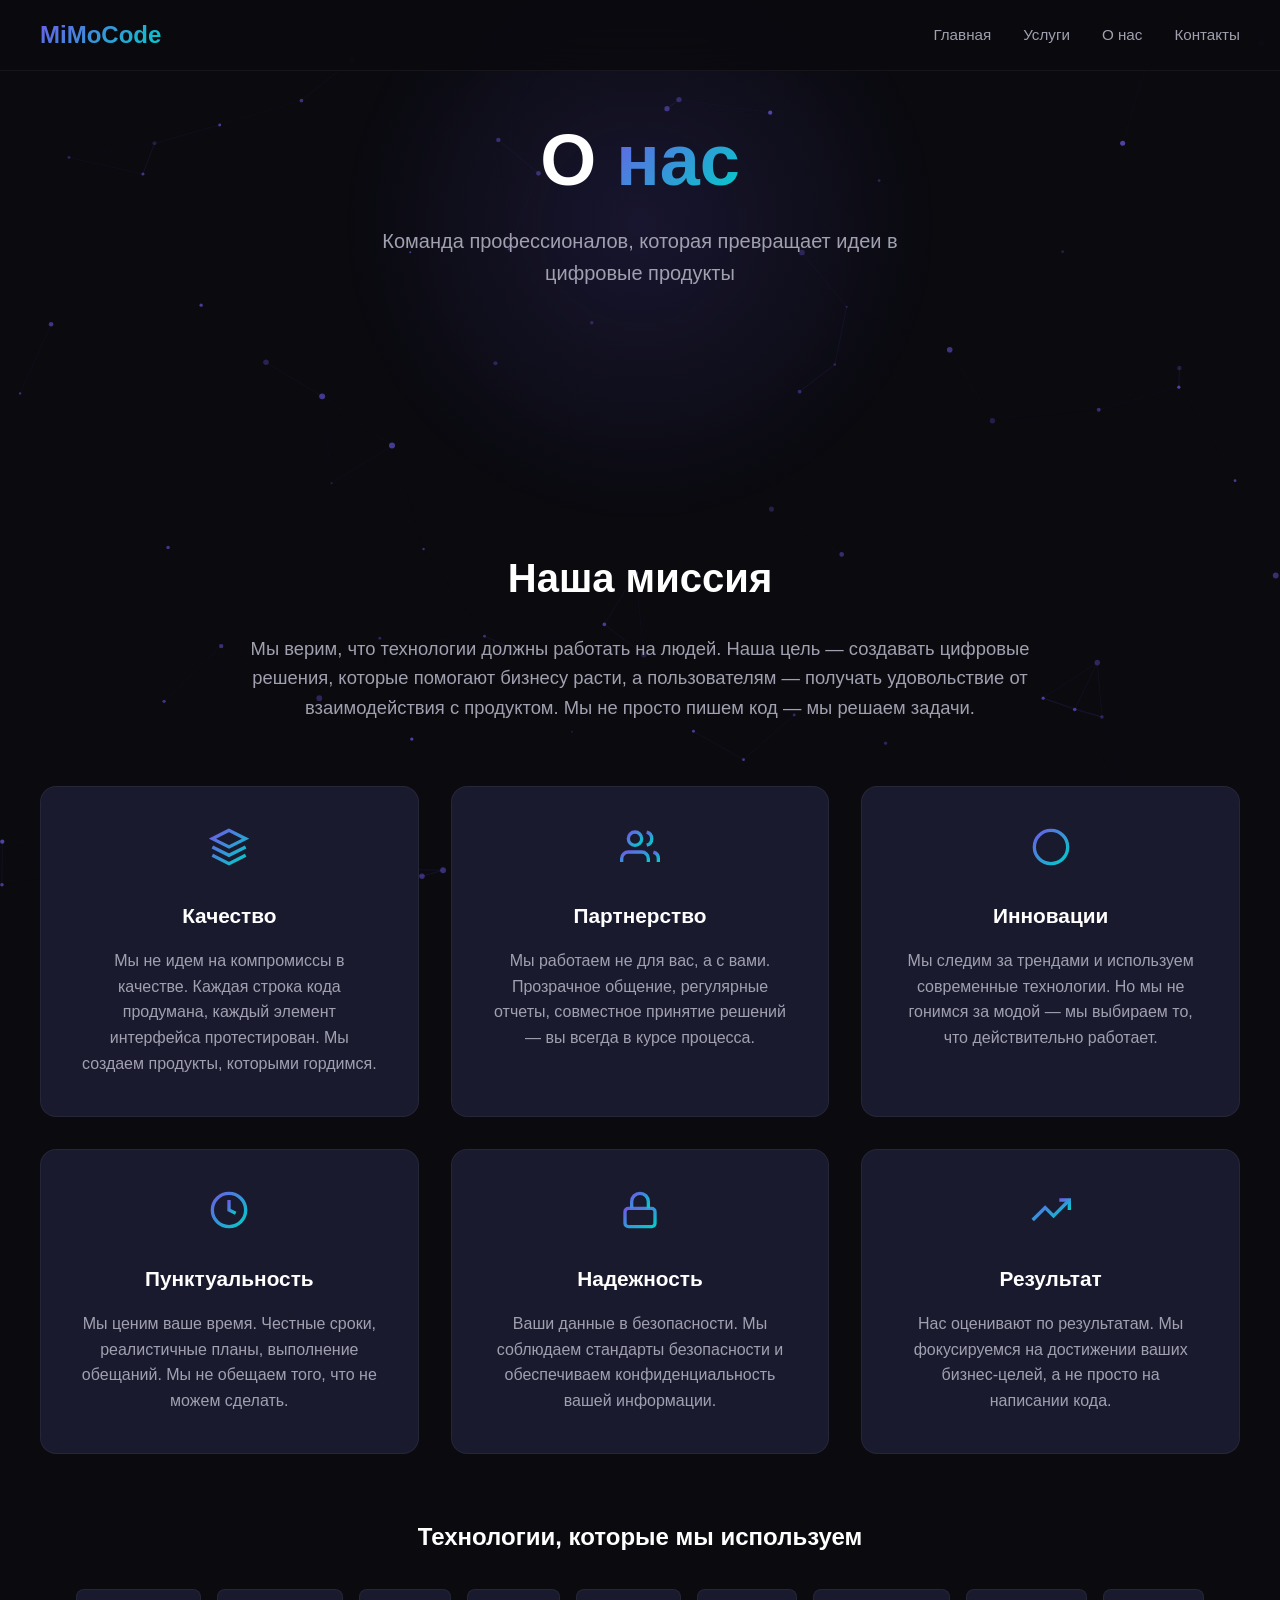
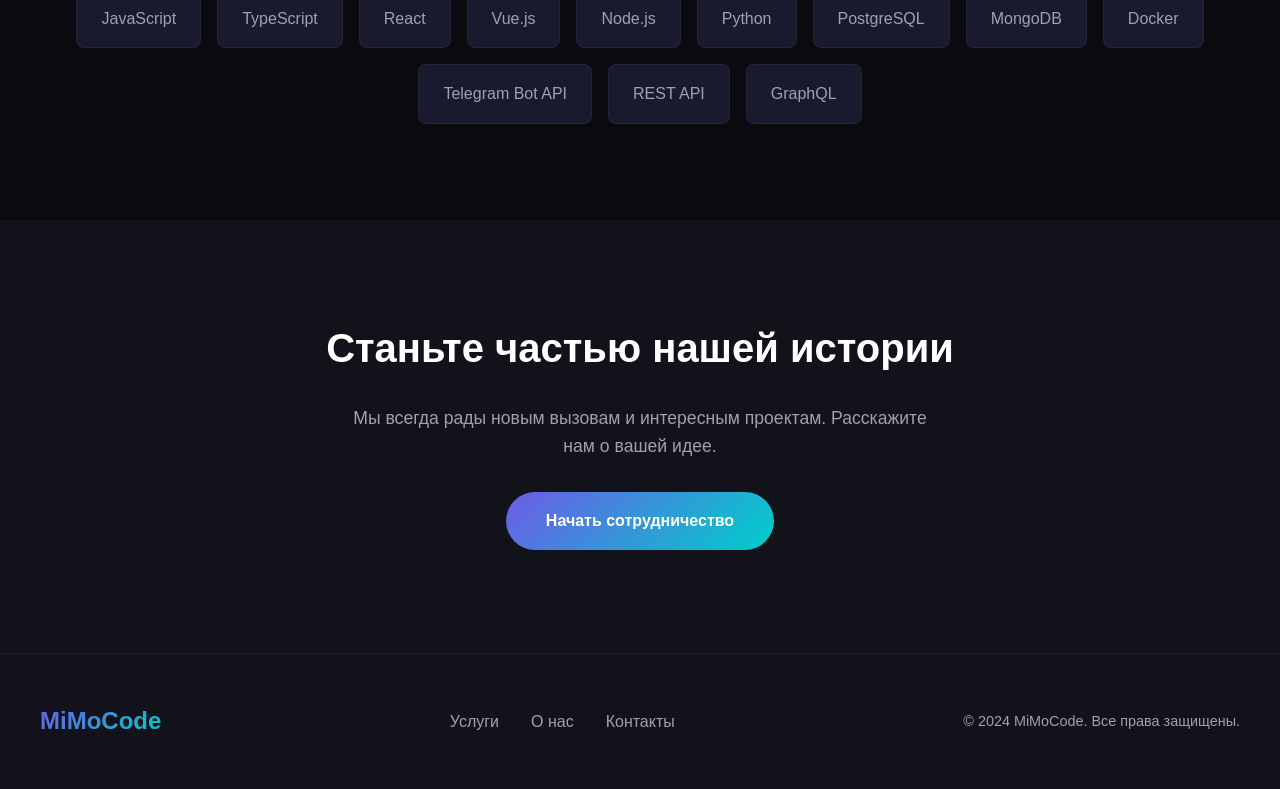
==== about.html @ e960243b "Initial commit - MiMoCode website" ====
<!DOCTYPE html>
<html lang="ru">
<head>
  <meta charset="UTF-8">
  <meta name="viewport" content="width=device-width, initial-scale=1.0">
  <title>О нас — MiMoCode</title>
  <link rel="stylesheet" href="css/style.css">
</head>
<body>
  <canvas id="particles"></canvas>
  <header>
    <div class="header-wrap">
      <a href="index.html" class="logo">MiMoCode</a>
      <button class="mobile-menu" aria-label="Меню"><span></span><span></span><span></span></button>
      <nav>
        <ul>
          <li><a href="index.html">Главная</a></li>
          <li><a href="services.html">Услуги</a></li>
          <li><a href="about.html">О нас</a></li>
          <li><a href="contact.html">Контакты</a></li>
        </ul>
      </nav>
    </div>
  </header>
  <main>
    <section class="hero" style="min-height:50vh">
      <div class="fade-in">
        <h1>О <span>нас</span></h1>
        <p>Команда профессионалов, которая превращает идеи в цифровые продукты</p>
      </div>
    </section>
    <section>
      <div class="container">
        <div class="about-intro fade-in">
          <h2>Наша миссия</h2>
          <p>Мы верим, что технологии должны работать на людей. Наша цель — создавать цифровые решения, которые помогают бизнесу расти, а пользователям — получать удовольствие от взаимодействия с продуктом. Мы не просто пишем код — мы решаем задачи.</p>
        </div>
        <div class="values-grid">
          <div class="value-card fade-in">
            <div class="value-icon"><svg width="40" height="40" viewBox="0 0 24 24" fill="none" stroke="url(#grad)" stroke-width="2"><defs><linearGradient id="grad" x1="0%" y1="0%" x2="100%" y2="100%"><stop offset="0%" style="stop-color:#6c5ce7"/><stop offset="100%" style="stop-color:#00cec9"/></linearGradient></defs><path d="M12 2L2 7l10 5 10-5-10-5zM2 17l10 5 10-5M2 12l10 5 10-5"/></svg></div>
            <h3>Качество</h3>
            <p>Мы не идем на компромиссы в качестве. Каждая строка кода продумана, каждый элемент интерфейса протестирован. Мы создаем продукты, которыми гордимся.</p>
          </div>
          <div class="value-card fade-in">
            <div class="value-icon"><svg width="40" height="40" viewBox="0 0 24 24" fill="none" stroke="url(#grad2)" stroke-width="2"><defs><linearGradient id="grad2" x1="0%" y1="0%" x2="100%" y2="100%"><stop offset="0%" style="stop-color:#6c5ce7"/><stop offset="100%" style="stop-color:#00cec9"/></linearGradient></defs><path d="M17 21v-2a4 4 0 0 0-4-4H5a4 4 0 0 0-4 4v2"/><circle cx="9" cy="7" r="4"/><path d="M23 21v-2a4 4 0 0 0-3-3.87"/><path d="M16 3.13a4 4 0 0 1 0 7.75"/></svg></div>
            <h3>Партнерство</h3>
            <p>Мы работаем не для вас, а с вами. Прозрачное общение, регулярные отчеты, совместное принятие решений — вы всегда в курсе процесса.</p>
          </div>
          <div class="value-card fade-in">
            <div class="value-icon"><svg width="40" height="40" viewBox="0 0 24 24" fill="none" stroke="url(#grad3)" stroke-width="2"><defs><linearGradient id="grad3" x1="0%" y1="0%" x2="100%" y2="100%"><stop offset="0%" style="stop-color:#6c5ce7"/><stop offset="100%" style="stop-color:#00cec9"/></linearGradient></defs><circle cx="12" cy="12" r="10"/><line x1="12" y1="16" x2="12" y2="12"/><line x1="12" y1="8" x2="12.01" y2="8"/></svg></div>
            <h3>Инновации</h3>
            <p>Мы следим за трендами и используем современные технологии. Но мы не гонимся за модой — мы выбираем то, что действительно работает.</p>
          </div>
          <div class="value-card fade-in">
            <div class="value-icon"><svg width="40" height="40" viewBox="0 0 24 24" fill="none" stroke="url(#grad4)" stroke-width="2"><defs><linearGradient id="grad4" x1="0%" y1="0%" x2="100%" y2="100%"><stop offset="0%" style="stop-color:#6c5ce7"/><stop offset="100%" style="stop-color:#00cec9"/></linearGradient></defs><circle cx="12" cy="12" r="10"/><polyline points="12 6 12 12 16 14"/></svg></div>
            <h3>Пунктуальность</h3>
            <p>Мы ценим ваше время. Честные сроки, реалистичные планы, выполнение обещаний. Мы не обещаем того, что не можем сделать.</p>
          </div>
          <div class="value-card fade-in">
            <div class="value-icon"><svg width="40" height="40" viewBox="0 0 24 24" fill="none" stroke="url(#grad5)" stroke-width="2"><defs><linearGradient id="grad5" x1="0%" y1="0%" x2="100%" y2="100%"><stop offset="0%" style="stop-color:#6c5ce7"/><stop offset="100%" style="stop-color:#00cec9"/></linearGradient></defs><rect x="3" y="11" width="18" height="11" rx="2" ry="2"/><path d="M7 11V7a5 5 0 0 1 10 0v4"/></svg></div>
            <h3>Надежность</h3>
            <p>Ваши данные в безопасности. Мы соблюдаем стандарты безопасности и обеспечиваем конфиденциальность вашей информации.</p>
          </div>
          <div class="value-card fade-in">
            <div class="value-icon"><svg width="40" height="40" viewBox="0 0 24 24" fill="none" stroke="url(#grad6)" stroke-width="2"><defs><linearGradient id="grad6" x1="0%" y1="0%" x2="100%" y2="100%"><stop offset="0%" style="stop-color:#6c5ce7"/><stop offset="100%" style="stop-color:#00cec9"/></linearGradient></defs><polyline points="23 6 13.5 15.5 8.5 10.5 1 18"/><polyline points="17 6 23 6 23 12"/></svg></div>
            <h3>Результат</h3>
            <p>Нас оценивают по результатам. Мы фокусируемся на достижении ваших бизнес-целей, а не просто на написании кода.</p>
          </div>
        </div>
        <div class="tech-stack fade-in">
          <h3>Технологии, которые мы используем</h3>
          <div class="tech-grid">
            <div class="tech-item">JavaScript</div>
            <div class="tech-item">TypeScript</div>
            <div class="tech-item">React</div>
            <div class="tech-item">Vue.js</div>
            <div class="tech-item">Node.js</div>
            <div class="tech-item">Python</div>
            <div class="tech-item">PostgreSQL</div>
            <div class="tech-item">MongoDB</div>
            <div class="tech-item">Docker</div>
            <div class="tech-item">Telegram Bot API</div>
            <div class="tech-item">REST API</div>
            <div class="tech-item">GraphQL</div>
          </div>
        </div>
      </div>
    </section>
    <section class="cta">
      <div class="container">
        <h2 class="fade-in">Станьте частью нашей истории</h2>
        <p class="fade-in">Мы всегда рады новым вызовам и интересным проектам. Расскажите нам о вашей идее.</p>
        <a href="contact.html" class="btn fade-in">Начать сотрудничество</a>
      </div>
    </section>
  </main>
  <footer>
    <div class="footer-wrap">
      <a href="index.html" class="logo">MiMoCode</a>
      <div class="footer-links">
        <a href="services.html">Услуги</a>
        <a href="about.html">О нас</a>
        <a href="contact.html">Контакты</a>
      </div>
      <p class="footer-copy">&copy; 2024 MiMoCode. Все права защищены.</p>
    </div>
  </footer>
  <script>
    const canvas=document.getElementById('particles');const ctx=canvas.getContext('2d');let particles=[];let mouse={x:null,y:null};function resize(){canvas.width=window.innerWidth;canvas.height=window.innerHeight;}function createParticles(){particles=[];for(let i=0;i<80;i++){particles.push({x:Math.random()*canvas.width,y:Math.random()*canvas.height,size:Math.random()*2+1,speedX:(Math.random()-0.5)*0.5,speedY:(Math.random()-0.5)*0.5,opacity:Math.random()*0.5+0.2});}}function animate(){ctx.clearRect(0,0,canvas.width,canvas.height);particles.forEach(p=>{p.x+=p.speedX;p.y+=p.speedY;if(mouse.x!=null){const dx=mouse.x-p.x;const dy=mouse.y-p.y;const d=Math.sqrt(dx*dx+dy*dy);if(d<150){p.x-=(dx/d)*((150-d)/150)*0.5;p.y-=(dy/d)*((150-d)/150)*0.5;}}if(p.x<0||p.x>canvas.width)p.speedX*=-1;if(p.y<0||p.y>canvas.height)p.speedY*=-1;ctx.beginPath();ctx.arc(p.x,p.y,p.size,0,Math.PI*2);ctx.fillStyle=`rgba(108,92,231,${p.opacity})`;ctx.fill();});for(let i=0;i<particles.length;i++){for(let j=i+1;j<particles.length;j++){const dx=particles[i].x-particles[j].x;const dy=particles[i].y-particles[j].y;const d=Math.sqrt(dx*dx+dy*dy);if(d<120){ctx.beginPath();ctx.strokeStyle=`rgba(108,92,231,${(1-d/120)*0.3})`;ctx.lineWidth=0.5;ctx.moveTo(particles[i].x,particles[i].y);ctx.lineTo(particles[j].x,particles[j].y);ctx.stroke();}}}requestAnimationFrame(animate);}resize();createParticles();animate();window.addEventListener('resize',()=>{resize();createParticles();});window.addEventListener('mousemove',e=>{mouse.x=e.x;mouse.y=e.y;});
    document.addEventListener('DOMContentLoaded',()=>{const obs=new IntersectionObserver(es=>{es.forEach(e=>{if(e.isIntersecting){e.target.classList.add('visible');obs.unobserve(e.target);}});},{threshold:0.1});document.querySelectorAll('.fade-in').forEach(el=>obs.observe(el));const btn=document.querySelector('.mobile-menu');const nav=document.querySelector('nav');if(btn&&nav){btn.addEventListener('click',()=>nav.classList.toggle('active'));document.querySelectorAll('nav a').forEach(a=>a.addEventListener('click',()=>nav.classList.remove('active')));}});
  </script>
  <script src="js/effects.js"></script>
</body>
</html>
---- css/style.css ----
* { margin: 0; padding: 0; box-sizing: border-box; }
body { font-family: -apple-system, BlinkMacSystemFont, 'Segoe UI', sans-serif; background: #0a0a0f; color: #fff; line-height: 1.6; overflow-x: hidden; }
canvas#particles { position: fixed; top: 0; left: 0; width: 100%; height: 100%; z-index: 0; pointer-events: none; }
header { position: fixed; top: 0; left: 0; right: 0; z-index: 100; padding: 1rem 2rem; background: rgba(10,10,15,0.85); backdrop-filter: blur(20px); border-bottom: 1px solid rgba(255,255,255,0.05); }
.header-wrap { max-width: 1200px; margin: 0 auto; display: flex; justify-content: space-between; align-items: center; }
.logo { font-size: 1.5rem; font-weight: 700; background: linear-gradient(135deg, #6c5ce7, #00cec9); -webkit-background-clip: text; -webkit-text-fill-color: transparent; background-clip: text; text-decoration: none; }
nav ul { display: flex; gap: 2rem; list-style: none; }
nav a { color: #a0a0b0; text-decoration: none; font-size: 0.95rem; transition: color 0.3s; }
nav a:hover { color: #fff; }
.hero { position: relative; z-index: 1; min-height: 100vh; display: flex; align-items: center; justify-content: center; text-align: center; padding: 2rem; }
.hero::before { content: ''; position: absolute; top: 50%; left: 50%; transform: translate(-50%, -50%); width: 600px; height: 600px; background: radial-gradient(circle, rgba(108,92,231,0.15) 0%, transparent 70%); border-radius: 50%; pointer-events: none; animation: pulse 4s ease-in-out infinite; }
@keyframes pulse { 0%, 100% { transform: translate(-50%, -50%) scale(1); opacity: 0.5; } 50% { transform: translate(-50%, -50%) scale(1.1); opacity: 0.8; } }
.hero h1 { font-size: clamp(2.5rem, 6vw, 4.5rem); font-weight: 700; margin-bottom: 1.5rem; line-height: 1.1; }
.hero h1 span { background: linear-gradient(135deg, #6c5ce7, #00cec9); -webkit-background-clip: text; -webkit-text-fill-color: transparent; background-clip: text; }
.hero p { font-size: 1.25rem; color: #a0a0b0; margin-bottom: 2.5rem; max-width: 600px; margin-left: auto; margin-right: auto; }
.btn { display: inline-block; padding: 1rem 2.5rem; background: linear-gradient(135deg, #6c5ce7, #00cec9); color: #fff; font-weight: 600; border-radius: 50px; text-decoration: none; transition: all 0.3s; border: none; cursor: pointer; font-size: 1rem; position: relative; overflow: hidden; }
.btn::before { content: ''; position: absolute; top: 0; left: -100%; width: 100%; height: 100%; background: linear-gradient(90deg, transparent, rgba(255,255,255,0.2), transparent); transition: left 0.5s; }
.btn:hover::before { left: 100%; }
.btn:hover { transform: translateY(-3px); box-shadow: 0 10px 30px rgba(108,92,231,0.4); }
section { padding: 6rem 2rem; position: relative; z-index: 1; }
.container { max-width: 1200px; margin: 0 auto; }
.section-title { font-size: 2.5rem; font-weight: 700; text-align: center; margin-bottom: 1rem; }
.section-subtitle { text-align: center; color: #a0a0b0; font-size: 1.1rem; margin-bottom: 4rem; }
.features { background: #12121a; }
.features-grid { display: grid; grid-template-columns: repeat(auto-fit, minmax(280px, 1fr)); gap: 2rem; }
.feature-card { background: #1a1a2e; padding: 2.5rem; border-radius: 16px; border: 1px solid rgba(255,255,255,0.05); transition: all 0.3s; position: relative; overflow: hidden; }
.feature-card::after { content: ''; position: absolute; top: 0; left: 0; right: 0; bottom: 0; background: linear-gradient(135deg, rgba(108,92,231,0.1) 0%, transparent 50%); opacity: 0; transition: opacity 0.3s; }
.feature-card:hover { transform: translateY(-5px); border-color: #6c5ce7; box-shadow: 0 8px 32px rgba(0,0,0,0.3); }
.feature-card:hover::after { opacity: 1; }
.feature-icon { width: 60px; height: 60px; background: linear-gradient(135deg, #6c5ce7, #00cec9); border-radius: 12px; display: flex; align-items: center; justify-content: center; margin-bottom: 1.5rem; }
.feature-card h3 { font-size: 1.25rem; margin-bottom: 1rem; }
.feature-card p { color: #a0a0b0; }
.services-grid { display: grid; grid-template-columns: repeat(auto-fit, minmax(350px, 1fr)); gap: 2rem; }
.service-card { background: #1a1a2e; padding: 3rem; border-radius: 16px; border: 1px solid rgba(255,255,255,0.05); transition: all 0.3s; position: relative; overflow: hidden; }
.service-card::before { content: ''; position: absolute; top: 0; left: 0; right: 0; height: 3px; background: linear-gradient(135deg, #6c5ce7, #00cec9); transform: scaleX(0); transition: transform 0.3s; }
.service-card:hover::before { transform: scaleX(1); }
.service-card:hover { transform: translateY(-5px); box-shadow: 0 8px 32px rgba(0,0,0,0.3); }
.service-card h3 { font-size: 1.5rem; margin-bottom: 1rem; }
.service-card p { color: #a0a0b0; margin-bottom: 1.5rem; }
.service-link { color: #6c5ce7; font-weight: 600; text-decoration: none; display: inline-flex; align-items: center; gap: 0.5rem; transition: gap 0.3s; }
.service-link:hover { gap: 1rem; }
.cta { background: #12121a; text-align: center; }
.cta h2 { font-size: 2.5rem; margin-bottom: 1.5rem; }
.cta p { color: #a0a0b0; font-size: 1.1rem; margin-bottom: 2rem; max-width: 600px; margin-left: auto; margin-right: auto; }
footer { background: #12121a; padding: 3rem 2rem; border-top: 1px solid rgba(255,255,255,0.05); position: relative; z-index: 1; }
.footer-wrap { max-width: 1200px; margin: 0 auto; display: flex; justify-content: space-between; align-items: center; flex-wrap: wrap; gap: 1rem; }
.footer-links { display: flex; gap: 2rem; }
.footer-links a { color: #a0a0b0; text-decoration: none; transition: color 0.3s; }
.footer-links a:hover { color: #fff; }
.footer-copy { color: #a0a0b0; font-size: 0.9rem; }
.fade-in { opacity: 0; transform: translateY(30px); transition: opacity 0.6s, transform 0.6s; }
.fade-in.visible { opacity: 1; transform: translateY(0); }
.service-detail { padding: 4rem 0; border-bottom: 1px solid rgba(255,255,255,0.05); }
.service-detail:last-child { border-bottom: none; }
.service-header { display: flex; align-items: center; gap: 1.5rem; margin-bottom: 1.5rem; }
.service-header-icon { width: 80px; height: 80px; background: linear-gradient(135deg, #6c5ce7, #00cec9); border-radius: 16px; display: flex; align-items: center; justify-content: center; flex-shrink: 0; }
.service-header h2 { font-size: 2rem; }
.service-detail p { color: #a0a0b0; font-size: 1.1rem; margin-bottom: 1.5rem; max-width: 800px; }
.service-features { display: grid; grid-template-columns: repeat(auto-fit, minmax(250px, 1fr)); gap: 1rem; margin-top: 1.5rem; }
.service-feature { display: flex; align-items: center; gap: 0.75rem; color: #a0a0b0; }
.service-feature::before { content: '\2713'; color: #6c5ce7; font-weight: bold; }
.about-intro { text-align: center; max-width: 800px; margin: 0 auto 4rem; }
.about-intro h2 { font-size: 2.5rem; margin-bottom: 1.5rem; }
.about-intro p { color: #a0a0b0; font-size: 1.15rem; }
.values-grid { display: grid; grid-template-columns: repeat(auto-fit, minmax(300px, 1fr)); gap: 2rem; }
.value-card { background: #1a1a2e; padding: 2.5rem; border-radius: 16px; border: 1px solid rgba(255,255,255,0.05); text-align: center; transition: all 0.3s; position: relative; overflow: hidden; }
.value-card::before { content: ''; position: absolute; top: 0; left: 0; right: 0; height: 3px; background: linear-gradient(135deg, #6c5ce7, #00cec9); transform: scaleX(0); transition: transform 0.3s; }
.value-card:hover::before { transform: scaleX(1); }
.value-card:hover { transform: translateY(-5px); border-color: #6c5ce7; }
.value-icon { margin-bottom: 1.5rem; }
.value-card h3 { font-size: 1.3rem; margin-bottom: 1rem; }
.value-card p { color: #a0a0b0; }
.tech-stack { margin-top: 4rem; }
.tech-stack h3 { text-align: center; font-size: 1.5rem; margin-bottom: 2rem; }
.tech-grid { display: flex; flex-wrap: wrap; justify-content: center; gap: 1rem; }
.tech-item { background: #1a1a2e; padding: 1rem 1.5rem; border-radius: 8px; border: 1px solid rgba(255,255,255,0.05); color: #a0a0b0; transition: all 0.3s; }
.tech-item:hover { border-color: #6c5ce7; color: #fff; }
.contact-grid { display: grid; grid-template-columns: 1fr 1fr; gap: 4rem; align-items: start; }
.contact-info h2 { font-size: 2.5rem; margin-bottom: 1.5rem; }
.contact-info > p { color: #a0a0b0; font-size: 1.1rem; margin-bottom: 2rem; }
.contact-methods { display: flex; flex-direction: column; gap: 1.5rem; }
.contact-method { display: flex; align-items: center; gap: 1rem; padding: 1.5rem; background: #1a1a2e; border-radius: 12px; border: 1px solid rgba(255,255,255,0.05); transition: all 0.3s; }
.contact-method:hover { border-color: #6c5ce7; transform: translateX(5px); }
.contact-method-icon { width: 50px; height: 50px; background: linear-gradient(135deg, #6c5ce7, #00cec9); border-radius: 10px; display: flex; align-items: center; justify-content: center; flex-shrink: 0; }
.contact-method-text h4 { font-size: 1rem; margin-bottom: 0.25rem; }
.contact-method-text p { color: #a0a0b0; font-size: 0.95rem; }
.contact-form { background: #1a1a2e; padding: 2.5rem; border-radius: 16px; border: 1px solid rgba(255,255,255,0.05); }
.form-group { margin-bottom: 1.5rem; }
.form-group label { display: block; margin-bottom: 0.5rem; color: #a0a0b0; }
.form-group input, .form-group textarea { width: 100%; padding: 1rem; background: #12121a; border: 1px solid rgba(255,255,255,0.05); border-radius: 8px; color: #fff; font-family: inherit; font-size: 1rem; transition: all 0.3s; }
.form-group input:focus, .form-group textarea:focus { outline: none; border-color: #6c5ce7; box-shadow: 0 0 0 3px rgba(108,92,231,0.2); }
.form-group textarea { resize: vertical; min-height: 120px; }
.submit-btn { width: 100%; padding: 1rem; background: linear-gradient(135deg, #6c5ce7, #00cec9); color: #fff; font-weight: 600; border: none; border-radius: 8px; cursor: pointer; font-size: 1rem; transition: all 0.3s; position: relative; overflow: hidden; }
.submit-btn::before { content: ''; position: absolute; top: 0; left: -100%; width: 100%; height: 100%; background: linear-gradient(90deg, transparent, rgba(255,255,255,0.2), transparent); transition: left 0.5s; }
.submit-btn:hover::before { left: 100%; }
.submit-btn:hover { transform: translateY(-2px); box-shadow: 0 8px 25px rgba(108,92,231,0.4); }
.mobile-menu { display: none; background: none; border: none; cursor: pointer; padding: 5px; }
.mobile-menu span { display: block; width: 25px; height: 2px; background: #fff; margin: 5px 0; transition: 0.3s; }
@keyframes float { 0%, 100% { transform: translateY(0); } 50% { transform: translateY(-10px); } }
.floating { animation: float 3s ease-in-out infinite; }
@media (max-width: 768px) {
  .mobile-menu { display: block; }
  nav { position: fixed; top: 70px; left: 0; right: 0; background: rgba(10,10,15,0.95); backdrop-filter: blur(20px); padding: 2rem; transform: translateY(-100%); opacity: 0; visibility: hidden; transition: all 0.3s; }
  nav.active { transform: translateY(0); opacity: 1; visibility: visible; }
  nav ul { flex-direction: column; gap: 1.5rem; text-align: center; }
  .hero h1 { font-size: 2.5rem; }
  .contact-grid { grid-template-columns: 1fr; gap: 2rem; }
  .footer-wrap { flex-direction: column; text-align: center; }
  .footer-links { flex-wrap: wrap; justify-content: center; }
}
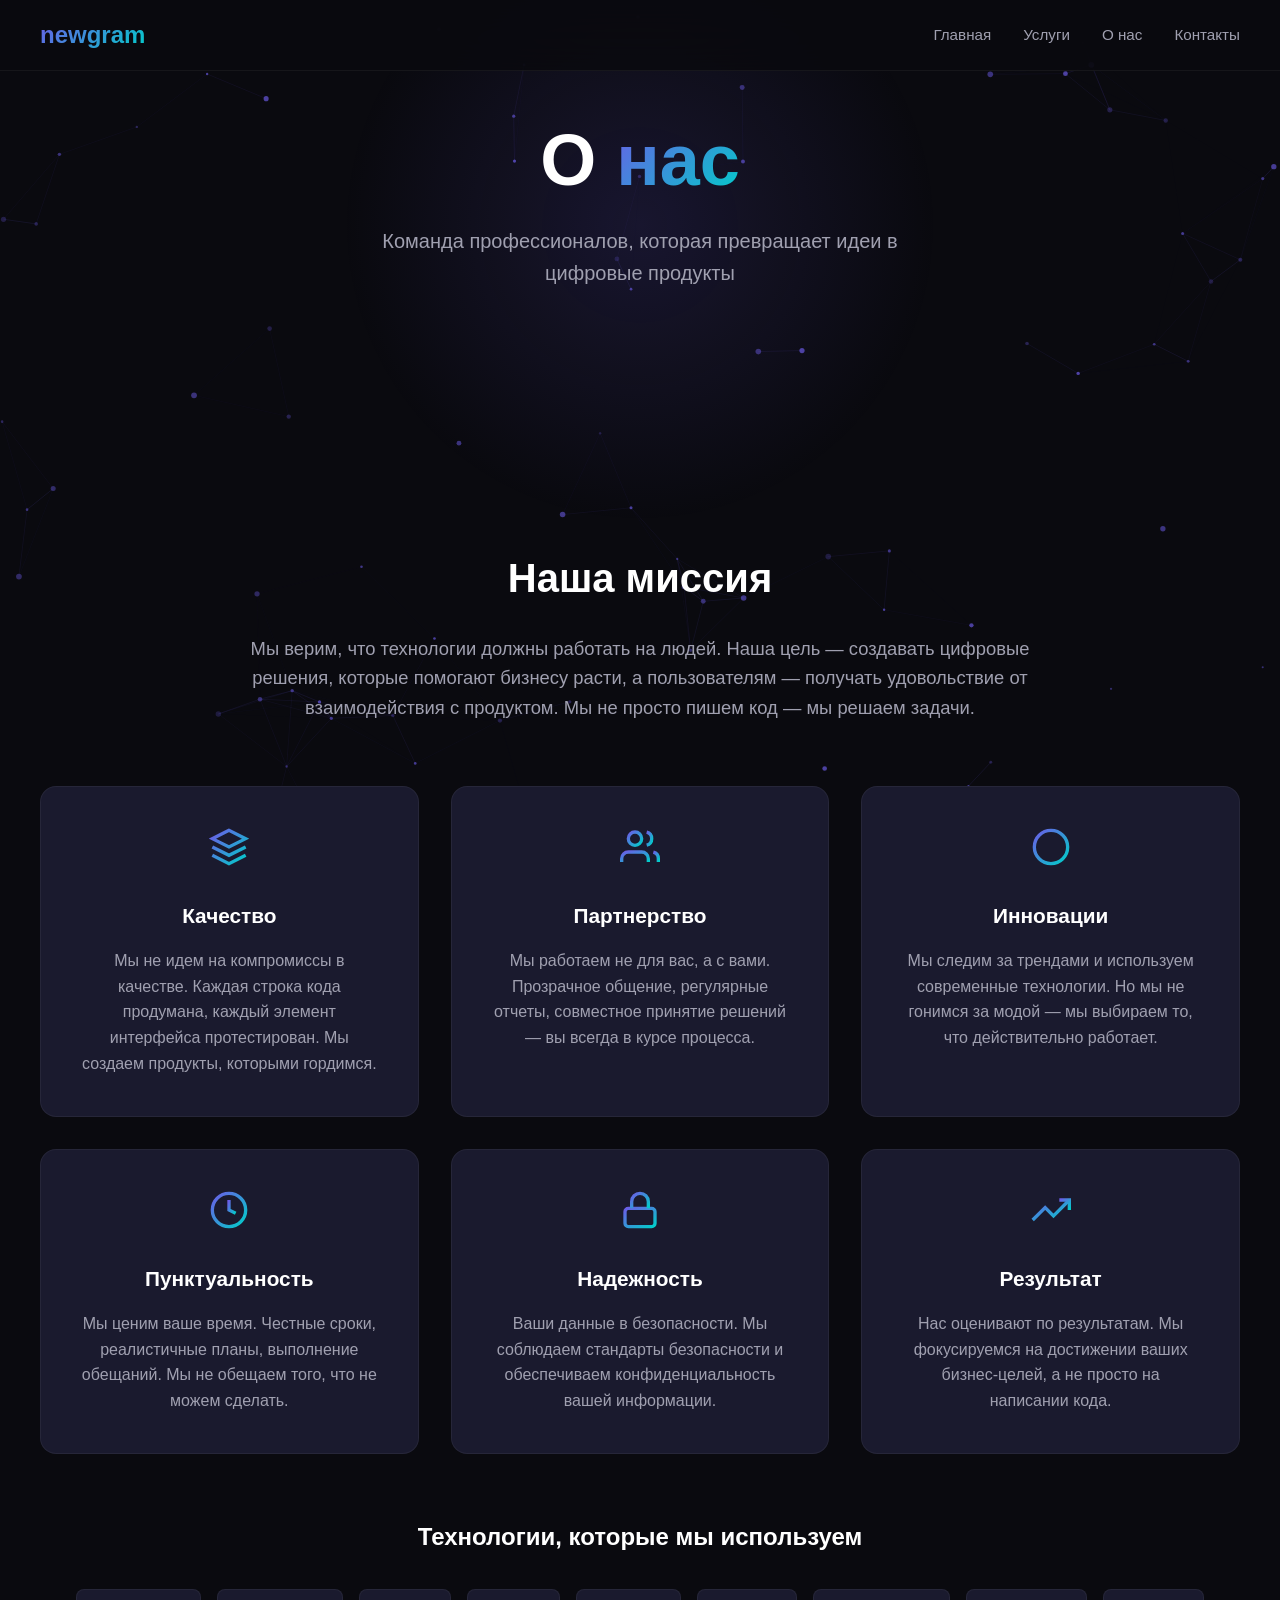
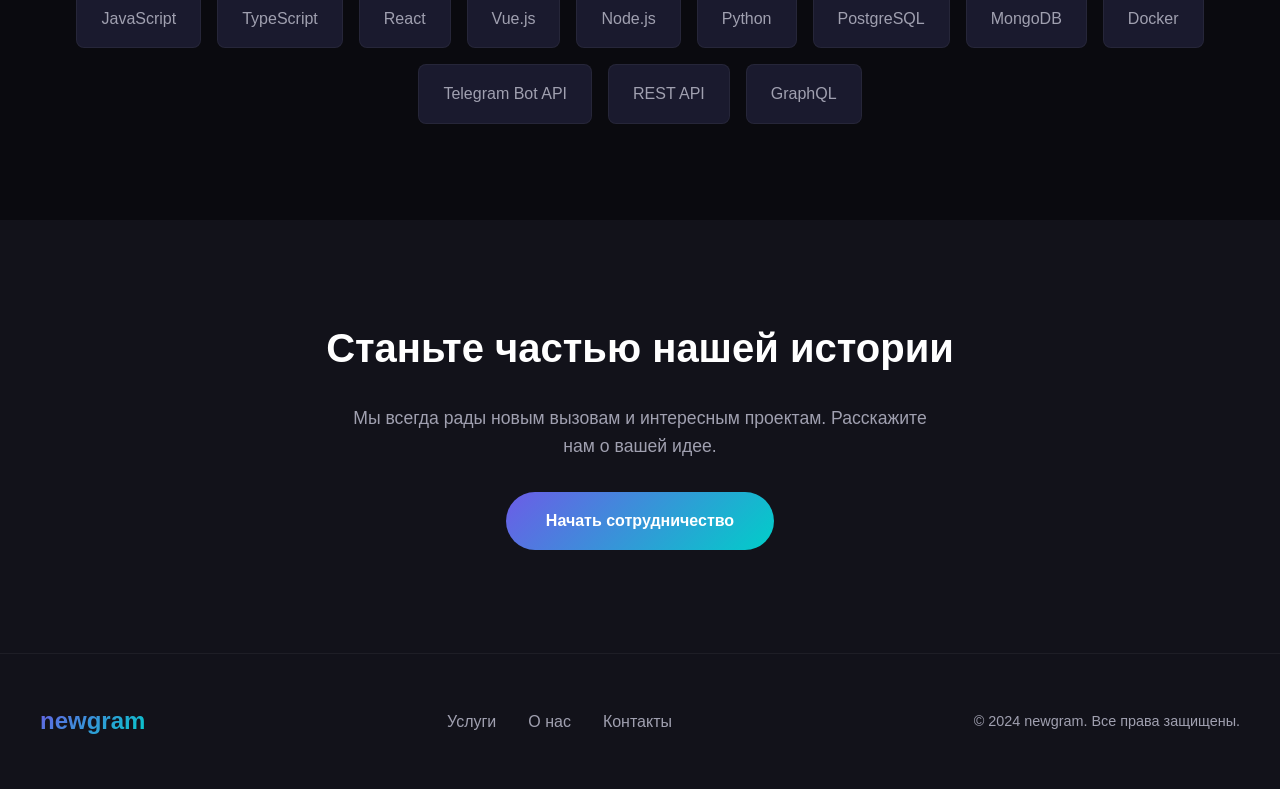
==== commit 04786a34: "Rename logo to newgram" ====
--- a/about.html
+++ b/about.html
@@ -3,14 +3,14 @@
 <head>
   <meta charset="UTF-8">
   <meta name="viewport" content="width=device-width, initial-scale=1.0">
-  <title>О нас — MiMoCode</title>
+  <title>О нас — newgram</title>
   <link rel="stylesheet" href="css/style.css">
 </head>
 <body>
   <canvas id="particles"></canvas>
   <header>
     <div class="header-wrap">
-      <a href="index.html" class="logo">MiMoCode</a>
+      <a href="index.html" class="logo">newgram</a>
       <button class="mobile-menu" aria-label="Меню"><span></span><span></span><span></span></button>
       <nav>
         <ul>
@@ -96,13 +96,13 @@
   </main>
   <footer>
     <div class="footer-wrap">
-      <a href="index.html" class="logo">MiMoCode</a>
+      <a href="index.html" class="logo">newgram</a>
       <div class="footer-links">
         <a href="services.html">Услуги</a>
         <a href="about.html">О нас</a>
         <a href="contact.html">Контакты</a>
       </div>
-      <p class="footer-copy">&copy; 2024 MiMoCode. Все права защищены.</p>
+      <p class="footer-copy">&copy; 2024 newgram. Все права защищены.</p>
     </div>
   </footer>
   <script>
